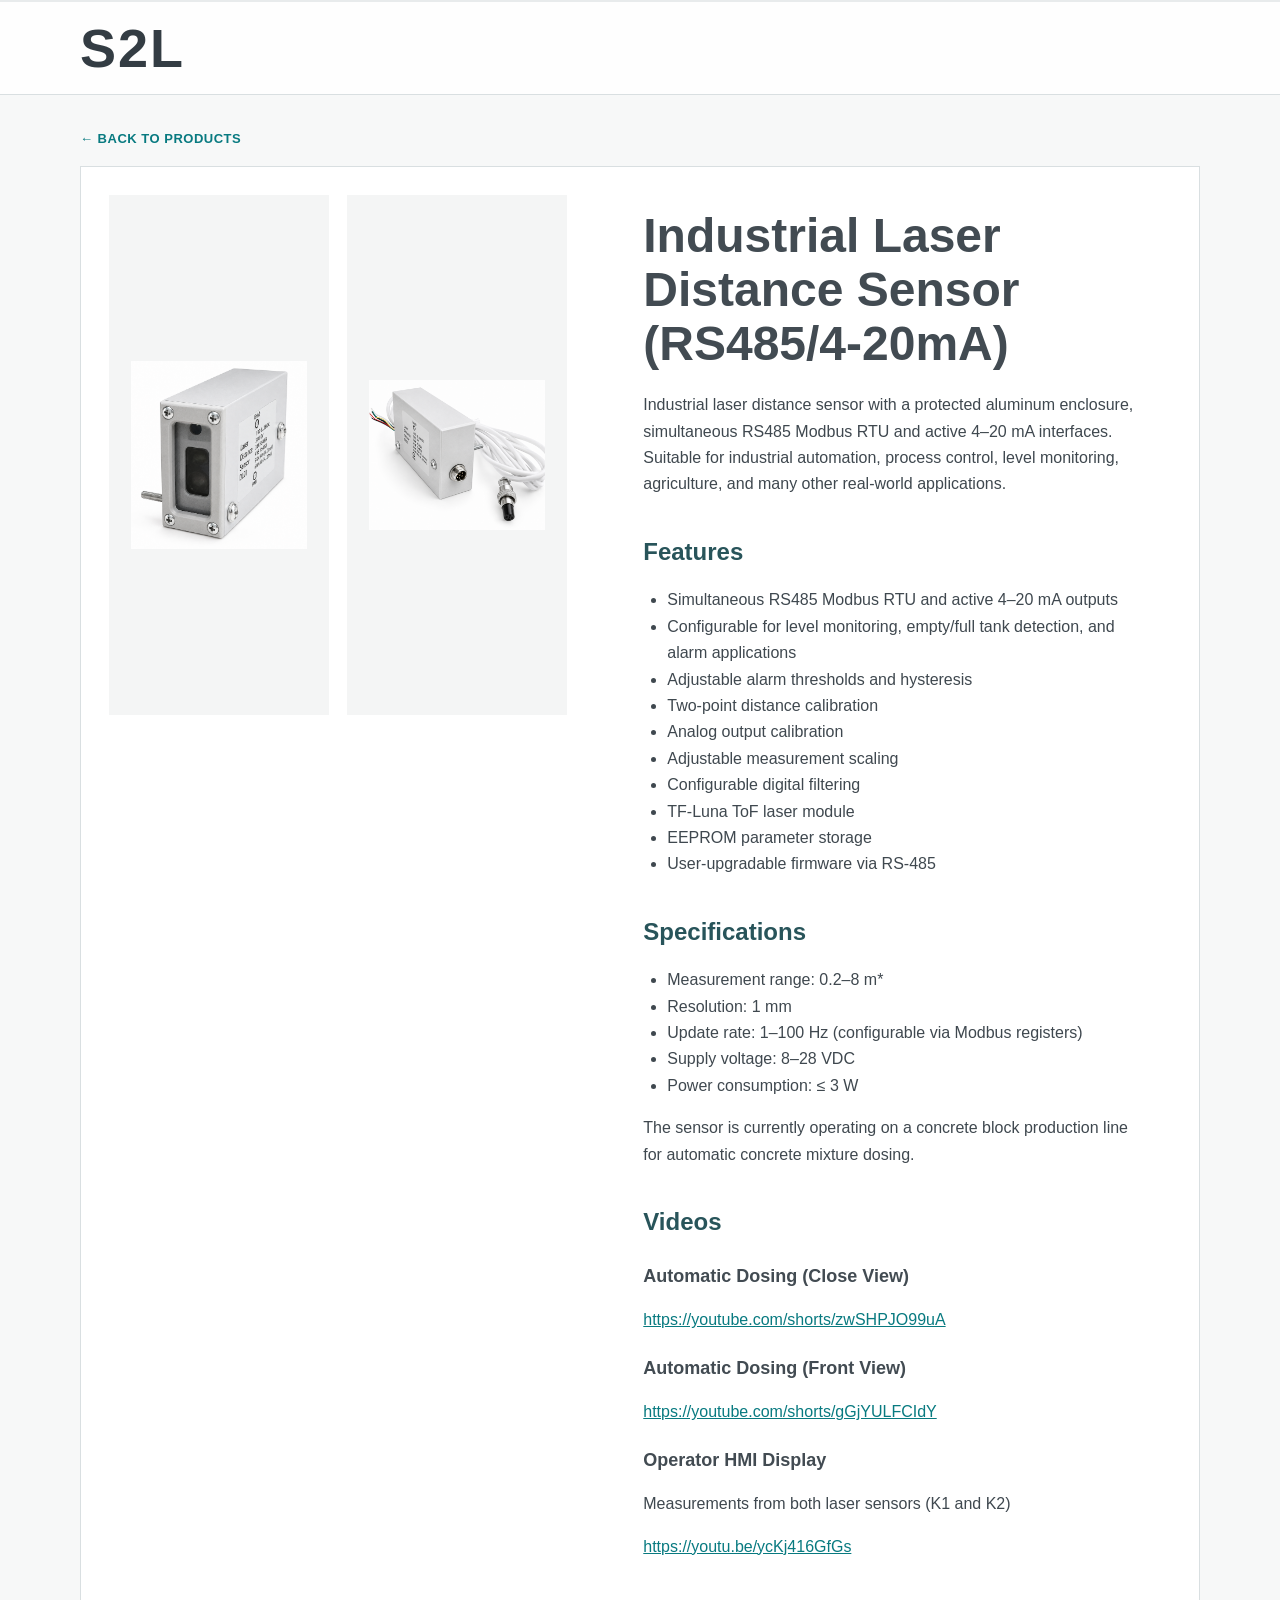
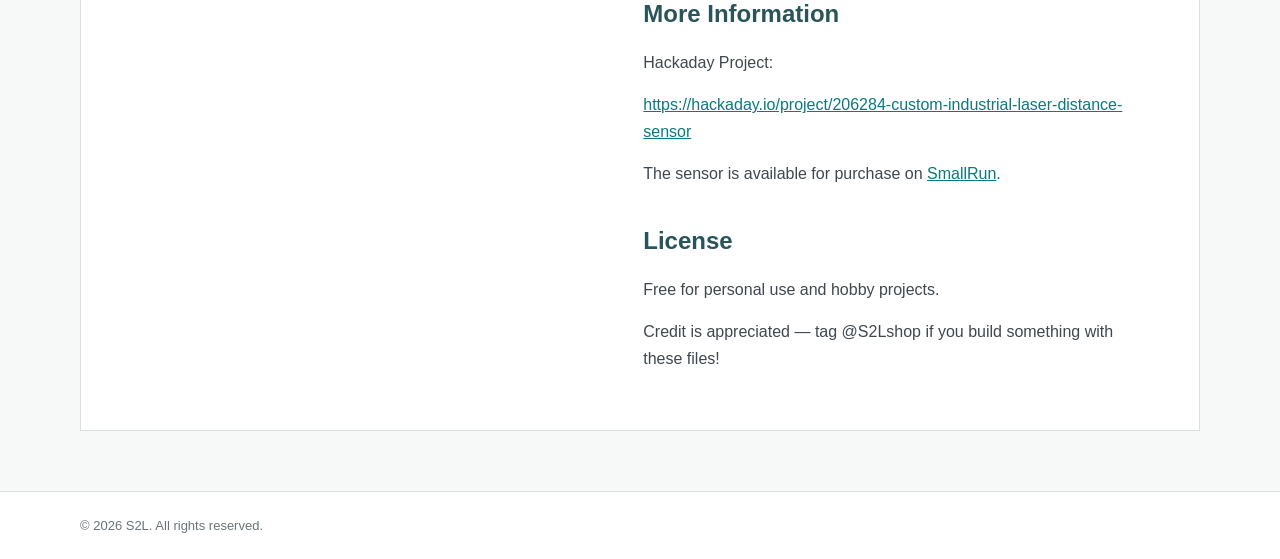
==== product.html @ 52fa16be "Add files via upload" ====
<!DOCTYPE html>
<html lang="en">
<head>
  <meta charset="UTF-8">
  <meta name="viewport" content="width=device-width, initial-scale=1.0">
  <title>Industrial Laser Distance Sensor — S2L</title>
  <link rel="stylesheet" href="style.css">
</head>
<body>
<header class="header">
  <div class="container header-inner">
    <a href="index.html" class="logo">S2L</a>
  </div>
</header>

<main class="container product-page">
  <a href="index.html" class="back">← BACK TO PRODUCTS</a>

  <section class="product-detail">
    <div class="detail-gallery">
      <div class="detail-image">
        <img src="assets/laser-sensor.png" alt="Industrial Laser Distance Sensor">
      </div>
      <div class="detail-image">
        <img src="assets/laser-sensor-detail.png" alt="Industrial Laser Distance Sensor detail">
      </div>
    </div>
    <div class="detail-content">
      <h1>Industrial Laser Distance Sensor (RS485/4-20mA)</h1>
      <p>Industrial laser distance sensor with a protected aluminum enclosure, simultaneous RS485 Modbus RTU and active 4–20 mA interfaces. Suitable for industrial automation, process control, level monitoring, agriculture, and many other real-world applications.</p>

      <h2>Features</h2>
      <ul>
        <li>Simultaneous RS485 Modbus RTU and active 4–20 mA outputs</li>
        <li>Configurable for level monitoring, empty/full tank detection, and alarm applications</li>
        <li>Adjustable alarm thresholds and hysteresis</li>
        <li>Two-point distance calibration</li>
        <li>Analog output calibration</li>
        <li>Adjustable measurement scaling</li>
        <li>Configurable digital filtering</li>
        <li>TF-Luna ToF laser module</li>
        <li>EEPROM parameter storage</li>
        <li>User-upgradable firmware via RS-485</li>
      </ul>

      <h2>Specifications</h2>
      <ul>
        <li>Measurement range: 0.2–8 m*</li>
        <li>Resolution: 1 mm</li>
        <li>Update rate: 1–100 Hz (configurable via Modbus registers)</li>
        <li>Supply voltage: 8–28 VDC</li>
        <li>Power consumption: ≤ 3 W</li>
      </ul>

      <p>The sensor is currently operating on a concrete block production line for automatic concrete mixture dosing.</p>

      <h2>Videos</h2>
      <h3>Automatic Dosing (Close View)</h3>
      <p><a href="https://youtube.com/shorts/zwSHPJO99uA" target="_blank" rel="noopener">https://youtube.com/shorts/zwSHPJO99uA</a></p>
      <h3>Automatic Dosing (Front View)</h3>
      <p><a href="https://youtube.com/shorts/gGjYULFCIdY" target="_blank" rel="noopener">https://youtube.com/shorts/gGjYULFCIdY</a></p>
      <h3>Operator HMI Display</h3>
      <p>Measurements from both laser sensors (K1 and K2)</p>
      <p><a href="https://youtu.be/ycKj416GfGs" target="_blank" rel="noopener">https://youtu.be/ycKj416GfGs</a></p>

      <h2>More Information</h2>
      <p>Hackaday Project:</p>
      <p><a href="https://hackaday.io/project/206284-custom-industrial-laser-distance-sensor" target="_blank" rel="noopener">https://hackaday.io/project/206284-custom-industrial-laser-distance-sensor</a></p>
      <p>The sensor is available for purchase on <a href="https://smallrun.net/shop/s2lstudio/industrial-laser-distance-sensor-rs485-4-20ma" target="_blank" rel="noopener">SmallRun</a>.</p>

      <h2>License</h2>
      <p>Free for personal use and hobby projects.</p>
      <p>Credit is appreciated — tag @S2Lshop if you build something with these files!</p>
    </div>
  </section>
</main>

<footer>
  <div class="container">© 2026 S2L. All rights reserved.</div>
</footer>
</body>
</html>
---- style.css ----
:root {
  --teal: #087a80;
  --orange: #e8882d;
  --text: #3f484f;
  --muted: #68747a;
  --line: #d9dfe1;
  --page: #f7f8f8;
}

* { box-sizing: border-box; }

html { scroll-behavior: smooth; }

body {
  margin: 0;
  background: var(--page);
  color: var(--text);
  font-family: Arial, Helvetica, sans-serif;
}

a { color: inherit; text-decoration: none; }

.container {
  width: min(1120px, calc(100% - 40px));
  margin: 0 auto;
}

/* Header: S2L + working hours only */
.header {
  background: rgba(255,255,255,.92);
  border-bottom: 1px solid var(--line);
  border-top: 2px solid #e8ebec;
}

.header-inner {
  height: 92px;
  display: flex;
  align-items: center;
  justify-content: space-between;
}

.logo {
  font-size: 54px;
  font-weight: 900;
  letter-spacing: 2px;
  color: #333c43;
}

.hours {
  color: #59656b;
  font-size: 14px;
}

main {
  padding: 14px 0 38px;
}

/* Hero */
.hero {
  min-height: 420px;
  display: grid;
  grid-template-columns: 48% 52%;
  background: #fff;
  overflow: hidden;
}

.hero-text {
  padding: 45px 64px;
  background:
    linear-gradient(112deg, #ffffff 0%, #f8f9f9 82%, #e9edee 82%);
  position: relative;
  z-index: 2;
}

.hero h1 {
  margin: 0;
  font-size: clamp(36px, 4.1vw, 54px);
  line-height: 1.12;
  letter-spacing: .3px;
}

.hero p {
  max-width: 390px;
  margin: 20px 0 26px;
  color: #59656b;
  line-height: 1.65;
  font-size: 15px;
}

.cta,
.view-product {
  display: inline-block;
  background: var(--teal);
  color: #fff;
  font-size: 14px;
  font-weight: 800;
  letter-spacing: .7px;
  padding: 15px 25px;
  transition: background .18s ease, transform .18s ease;
}

.cta:hover,
.view-product:hover {
  background: #05676d;
  transform: translateY(-1px);
}

.hero-image {
  min-height: 420px;
  background: #0b5260;
  overflow: hidden;
}

.hero-image img {
  width: 100%;
  height: 100%;
  display: block;
  object-fit: cover;
}

/* Slider dots */
.slider-dots {
  display: flex;
  justify-content: center;
  align-items: center;
  gap: 13px;
  height: 56px;
}

.slider-dots span {
  width: 12px;
  height: 12px;
  border-radius: 50%;
  background: #c5cccf;
}

.slider-dots .active {
  background: var(--orange);
}

/* Product area */
.products {
  background: #fff;
  padding-bottom: 28px;
}

.section-bar {
  height: 58px;
  border-top: 4px solid var(--teal);
  border-bottom: 1px solid #eef0f1;
  display: flex;
  align-items: center;
  padding: 0 18px;
}

.section-bar h2 {
  margin: 0;
  color: #28545a;
  font-size: 22px;
  letter-spacing: .7px;
}

.product-card {
  width: min(620px, calc(100% - 28px));
  margin: 22px 14px 0;
  min-height: 260px;
  display: grid;
  grid-template-columns: 42% 58%;
  border: 1px solid var(--line);
  background: #fff;
  transition: transform .18s ease, box-shadow .18s ease;
}

.product-card:hover {
  transform: translateY(-3px);
  box-shadow: 0 10px 25px rgba(34, 48, 52, .12);
}

.product-image {
  min-height: 260px;
  background: #f4f5f5;
  display: flex;
  align-items: center;
  justify-content: center;
  overflow: hidden;
}

.product-image img {
  width: 100%;
  height: 100%;
  object-fit: contain;
}

.product-content {
  padding: 34px 28px;
  display: flex;
  flex-direction: column;
  align-items: flex-start;
}

.product-content h3 {
  margin: 0 0 28px;
  font-size: clamp(23px, 2.4vw, 31px);
  line-height: 1.12;
  letter-spacing: .2px;
  color: #424b52;
}

.view-product {
  margin-top: auto;
}

footer {
  border-top: 1px solid var(--line);
  background: #fff;
  color: #68747a;
  font-size: 13px;
  padding: 26px 0;
}

/* Responsive */
@media (max-width: 760px) {
  .container { width: min(100% - 24px, 1120px); }

  .header-inner { height: 76px; }
  .logo { font-size: 43px; }
  .hours { font-size: 12px; }

  .hero {
    grid-template-columns: 1fr;
  }

  .hero-text {
    padding: 40px 28px;
    background: #fff;
  }

  .hero-image { min-height: 280px; }

  .product-card {
    width: calc(100% - 28px);
    grid-template-columns: 1fr;
  }

  .product-image { min-height: 230px; }
}

@media (max-width: 430px) {
  .hours { display: none; }
  .hero h1 { font-size: 39px; }
  .product-content { padding: 28px 22px; }
}


/* Product detail page */
.product-page { padding: 34px 0 60px; }
.back { display: inline-block; margin-bottom: 20px; color: var(--teal); font-weight: 800; font-size: 13px; letter-spacing: .5px; }
.product-detail { background: #fff; border: 1px solid var(--line); display: grid; grid-template-columns: 46% 54%; }
.detail-gallery { padding: 28px; display: grid; grid-template-columns: 1fr 1fr; gap: 18px; align-content: start; }
.detail-image { height: 520px; background: #f4f5f5; display: flex; align-items: center; justify-content: center; padding: 22px; overflow: hidden; }
.detail-image img { width: 100%; height: 100%; object-fit: contain; }
.detail-content { padding: 42px 48px; line-height: 1.65; }
.detail-content h1 { margin: 0 0 22px; font-size: clamp(30px, 4vw, 48px); line-height: 1.12; color: #424b52; }
.detail-content h2 { margin: 34px 0 12px; color: #28545a; font-size: 24px; }
.detail-content h3 { margin: 20px 0 5px; color: #424b52; font-size: 18px; }
.detail-content ul { padding-left: 24px; }
.detail-content a { color: var(--teal); text-decoration: underline; }
@media (max-width: 900px) { .product-detail { grid-template-columns: 1fr; } .detail-gallery { padding: 20px; } .detail-image { height: 440px; } .detail-content { padding: 30px 24px; } }
@media (max-width: 560px) { .detail-gallery { grid-template-columns: 1fr; } .detail-image { height: 420px; } }
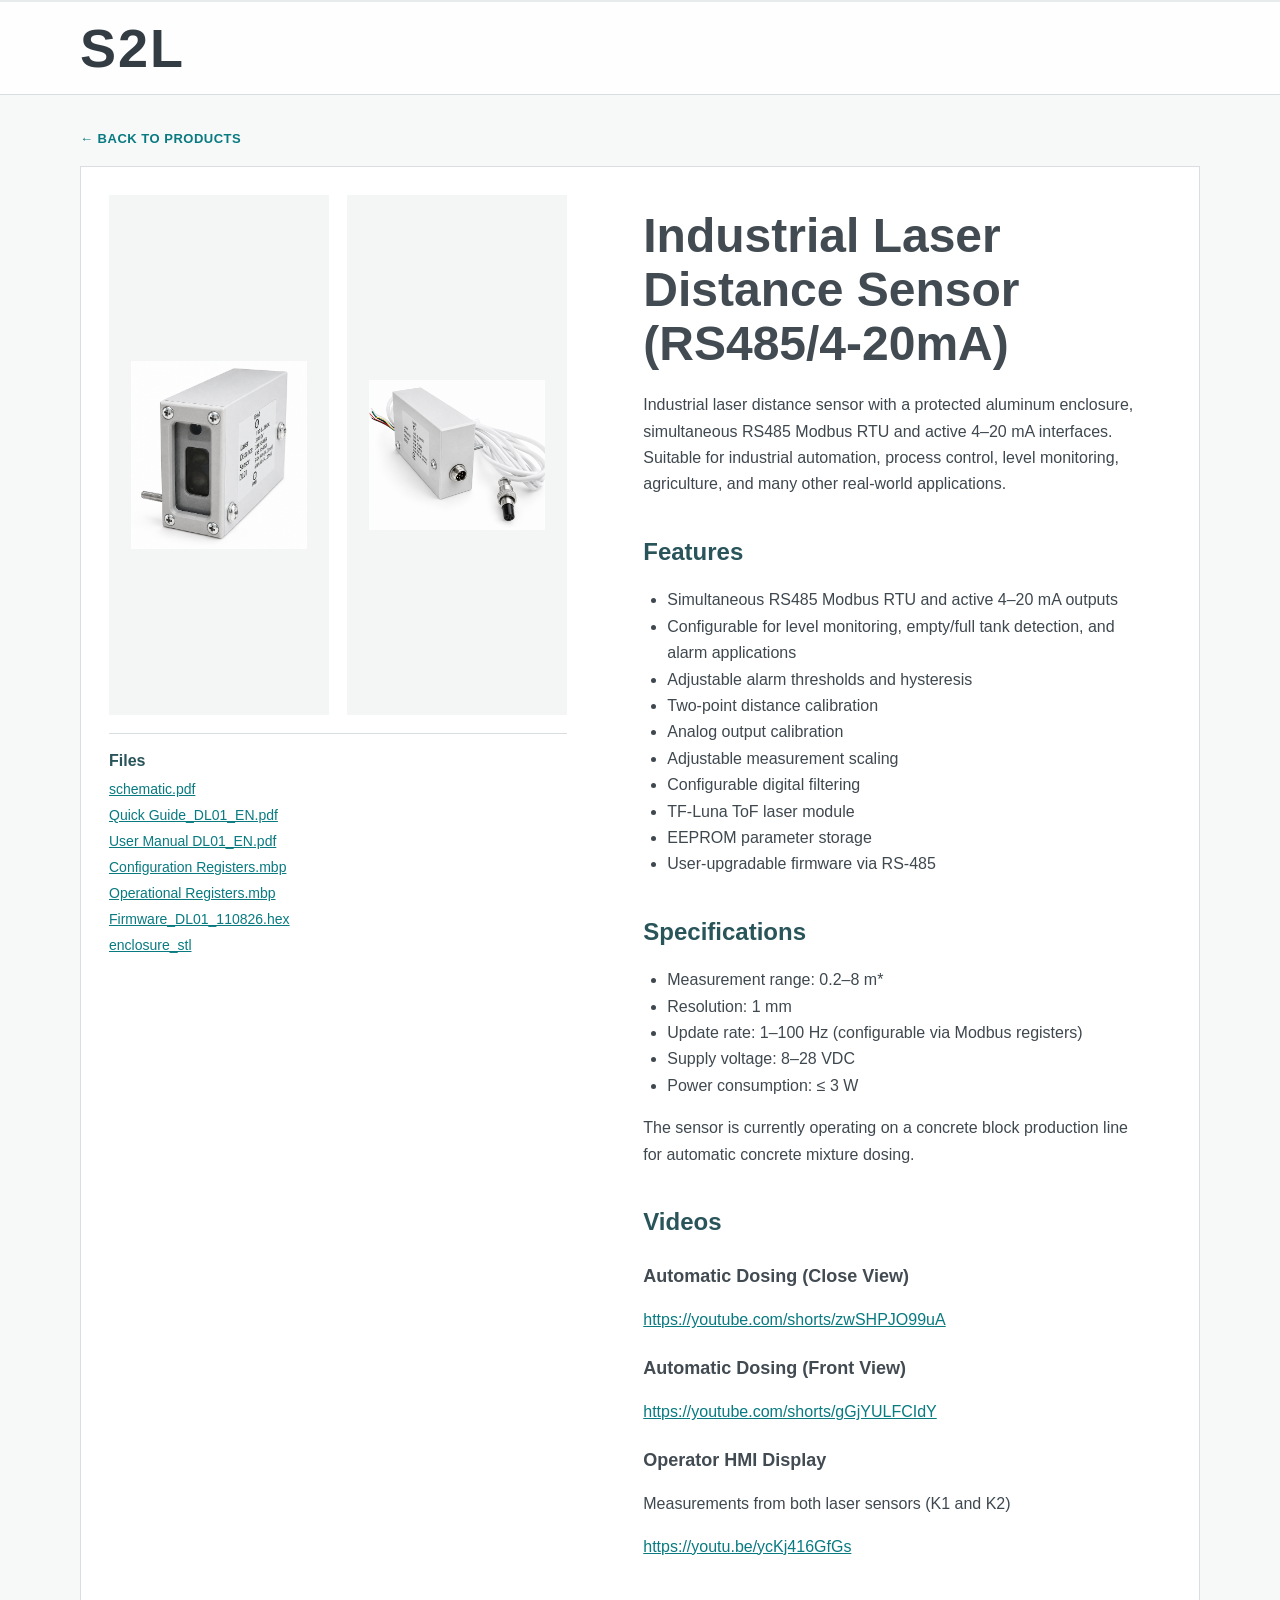
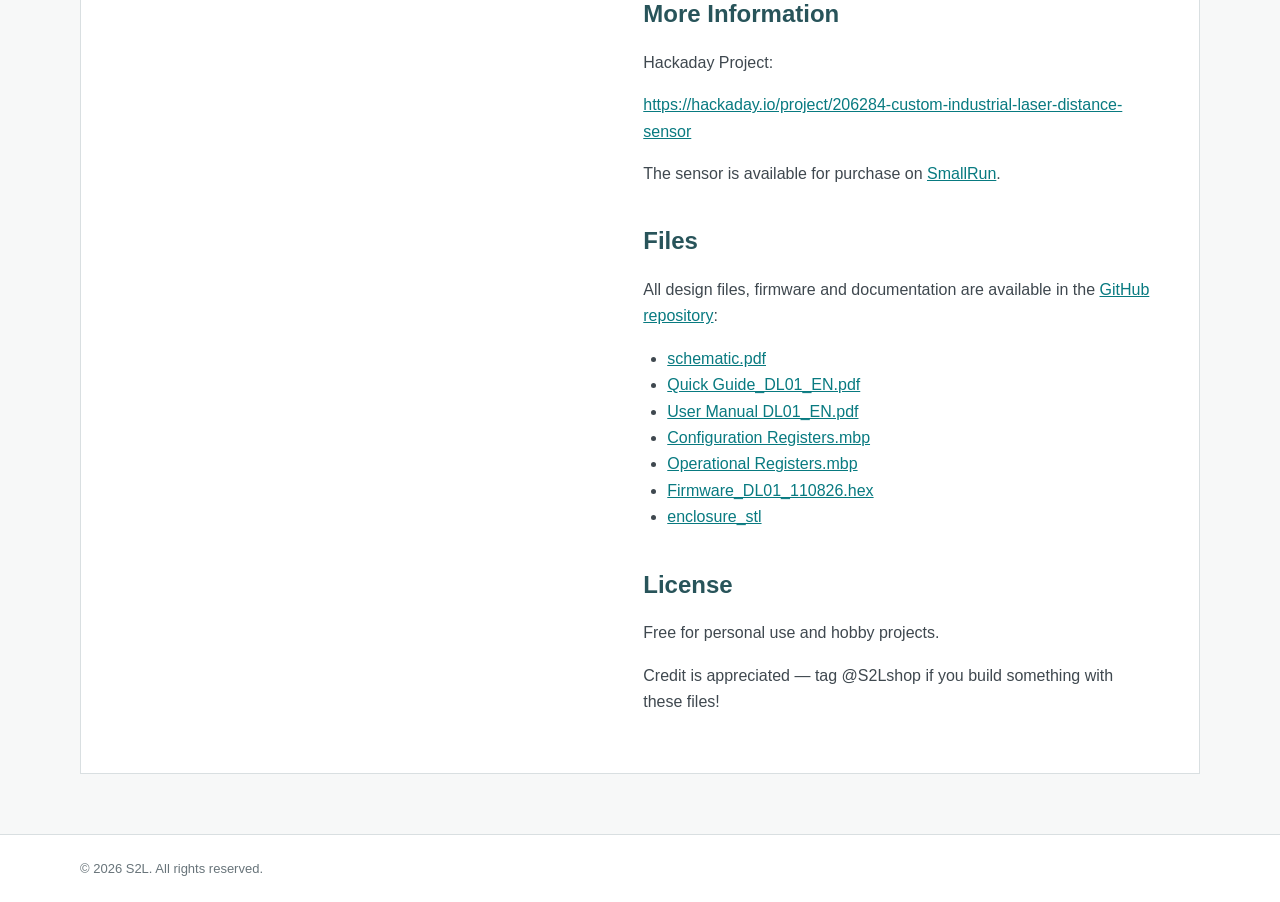
==== commit e61424ae: "Add files via upload" ====
--- a/product.html
+++ b/product.html
@@ -23,6 +23,18 @@
       </div>
       <div class="detail-image">
         <img src="assets/laser-sensor-detail.png" alt="Industrial Laser Distance Sensor detail">
+      </div>
+      <div class="gallery-files">
+        <h3>Files</h3>
+        <ul>
+          <li><a href="https://github.com/S2Lshop/industrial-laser-sensor-tf-luna/blob/main/schematic.pdf" target="_blank" rel="noopener">schematic.pdf</a></li>
+          <li><a href="https://github.com/S2Lshop/industrial-laser-sensor-tf-luna/blob/main/Quick%20Guide_DL01_EN.pdf" target="_blank" rel="noopener">Quick Guide_DL01_EN.pdf</a></li>
+          <li><a href="https://github.com/S2Lshop/industrial-laser-sensor-tf-luna/blob/main/User%20Manual%20DL01_EN.pdf" target="_blank" rel="noopener">User Manual DL01_EN.pdf</a></li>
+          <li><a href="https://github.com/S2Lshop/industrial-laser-sensor-tf-luna/blob/main/Configuration%20Registers.mbp" target="_blank" rel="noopener">Configuration Registers.mbp</a></li>
+          <li><a href="https://github.com/S2Lshop/industrial-laser-sensor-tf-luna/blob/main/Operational%20Registers.mbp" target="_blank" rel="noopener">Operational Registers.mbp</a></li>
+          <li><a href="https://github.com/S2Lshop/industrial-laser-sensor-tf-luna/blob/main/Firmware_DL01_110826.hex" target="_blank" rel="noopener">Firmware_DL01_110826.hex</a></li>
+          <li><a href="https://github.com/S2Lshop/industrial-laser-sensor-tf-luna/tree/main/enclosure_stl" target="_blank" rel="noopener">enclosure_stl</a></li>
+        </ul>
       </div>
     </div>
     <div class="detail-content">
@@ -68,6 +80,18 @@
       <p><a href="https://hackaday.io/project/206284-custom-industrial-laser-distance-sensor" target="_blank" rel="noopener">https://hackaday.io/project/206284-custom-industrial-laser-distance-sensor</a></p>
       <p>The sensor is available for purchase on <a href="https://smallrun.net/shop/s2lstudio/industrial-laser-distance-sensor-rs485-4-20ma" target="_blank" rel="noopener">SmallRun</a>.</p>
 
+      <h2>Files</h2>
+      <p>All design files, firmware and documentation are available in the <a href="https://github.com/S2Lshop/industrial-laser-sensor-tf-luna" target="_blank" rel="noopener">GitHub repository</a>:</p>
+      <ul>
+        <li><a href="https://github.com/S2Lshop/industrial-laser-sensor-tf-luna/blob/main/schematic.pdf" target="_blank" rel="noopener">schematic.pdf</a></li>
+        <li><a href="https://github.com/S2Lshop/industrial-laser-sensor-tf-luna/blob/main/Quick%20Guide_DL01_EN.pdf" target="_blank" rel="noopener">Quick Guide_DL01_EN.pdf</a></li>
+        <li><a href="https://github.com/S2Lshop/industrial-laser-sensor-tf-luna/blob/main/User%20Manual%20DL01_EN.pdf" target="_blank" rel="noopener">User Manual DL01_EN.pdf</a></li>
+        <li><a href="https://github.com/S2Lshop/industrial-laser-sensor-tf-luna/blob/main/Configuration%20Registers.mbp" target="_blank" rel="noopener">Configuration Registers.mbp</a></li>
+        <li><a href="https://github.com/S2Lshop/industrial-laser-sensor-tf-luna/blob/main/Operational%20Registers.mbp" target="_blank" rel="noopener">Operational Registers.mbp</a></li>
+        <li><a href="https://github.com/S2Lshop/industrial-laser-sensor-tf-luna/blob/main/Firmware_DL01_110826.hex" target="_blank" rel="noopener">Firmware_DL01_110826.hex</a></li>
+        <li><a href="https://github.com/S2Lshop/industrial-laser-sensor-tf-luna/tree/main/enclosure_stl" target="_blank" rel="noopener">enclosure_stl</a></li>
+      </ul>
+
       <h2>License</h2>
       <p>Free for personal use and hobby projects.</p>
       <p>Credit is appreciated — tag @S2Lshop if you build something with these files!</p>
--- a/style.css
+++ b/style.css
@@ -265,5 +265,9 @@
 .detail-content h3 { margin: 20px 0 5px; color: #424b52; font-size: 18px; }
 .detail-content ul { padding-left: 24px; }
 .detail-content a { color: var(--teal); text-decoration: underline; }
+.gallery-files { grid-column: 1 / -1; border-top: 1px solid var(--line); padding-top: 18px; }
+.gallery-files h3 { margin: 0 0 10px; color: #28545a; font-size: 16px; }
+.gallery-files ul { list-style: none; margin: 0; padding: 0; display: flex; flex-direction: column; gap: 8px; }
+.gallery-files a { color: var(--teal); text-decoration: underline; font-size: 14px; word-break: break-word; }
 @media (max-width: 900px) { .product-detail { grid-template-columns: 1fr; } .detail-gallery { padding: 20px; } .detail-image { height: 440px; } .detail-content { padding: 30px 24px; } }
 @media (max-width: 560px) { .detail-gallery { grid-template-columns: 1fr; } .detail-image { height: 420px; } }
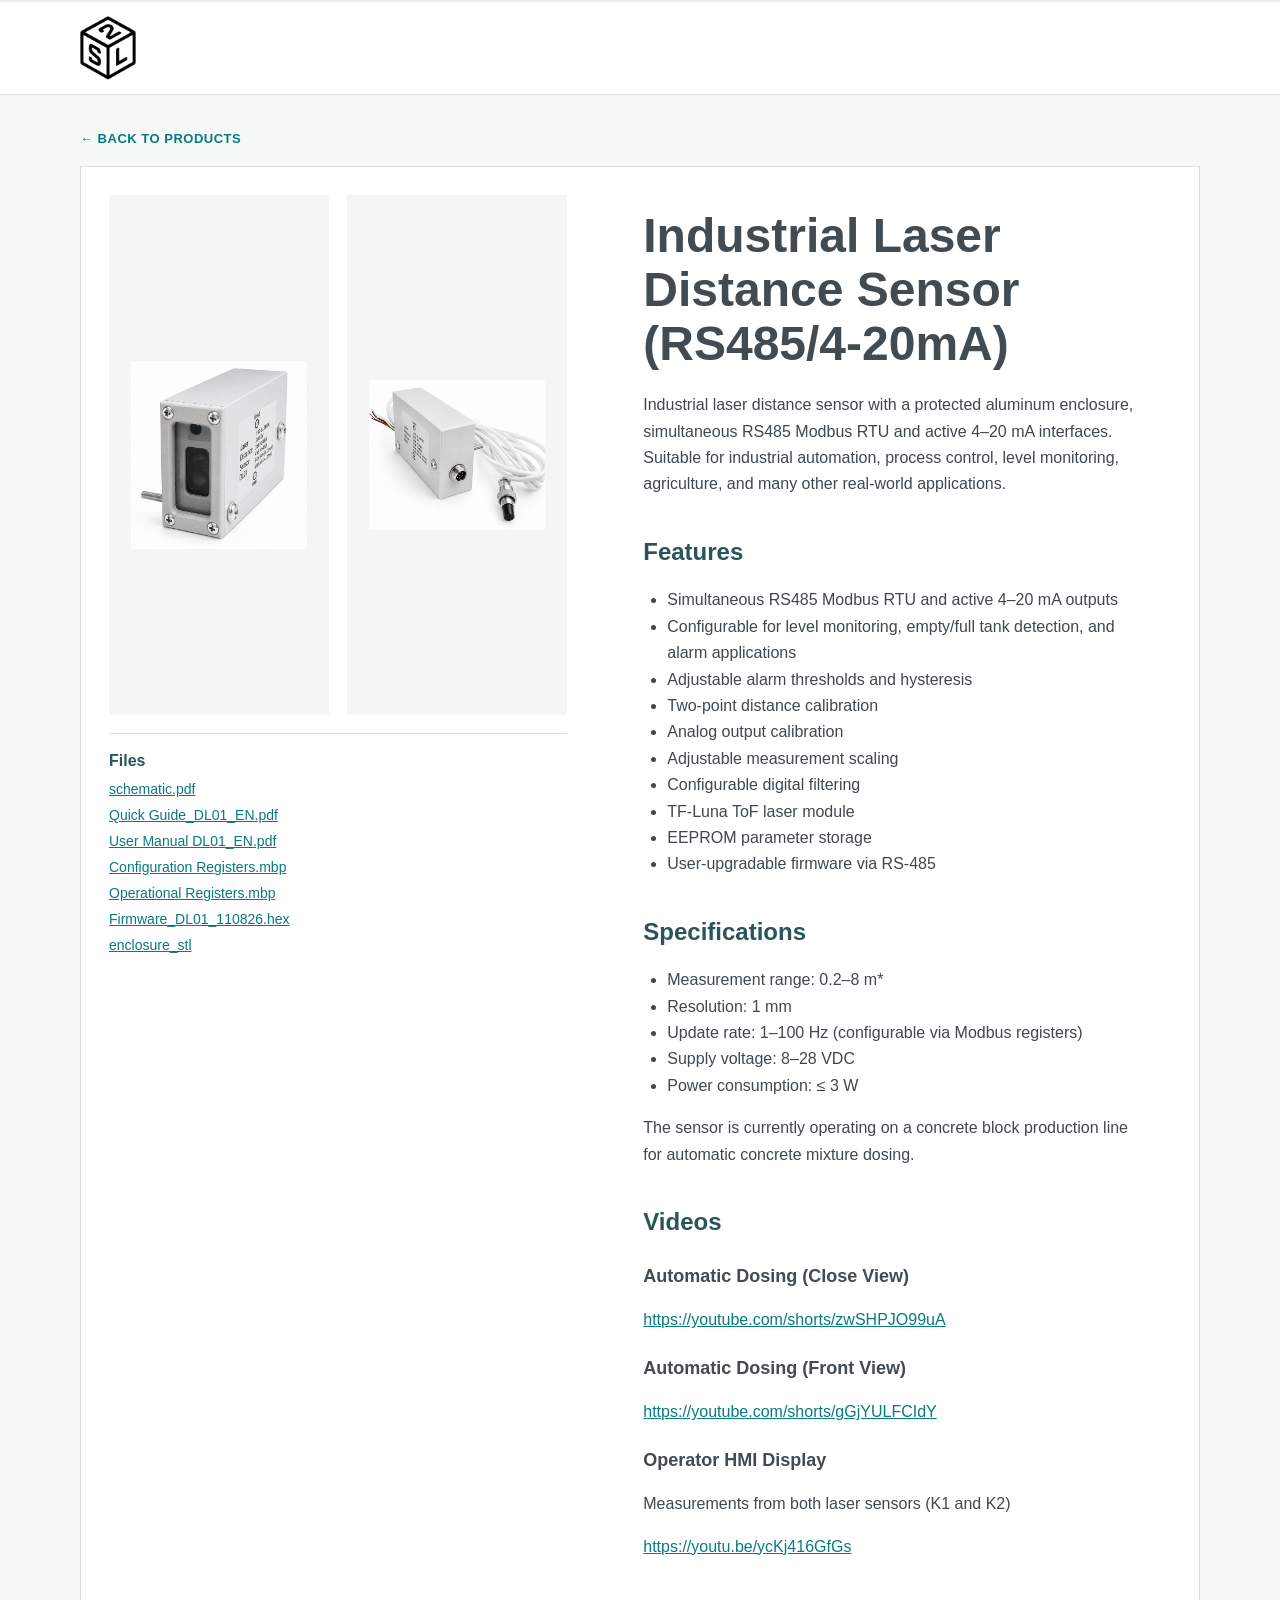
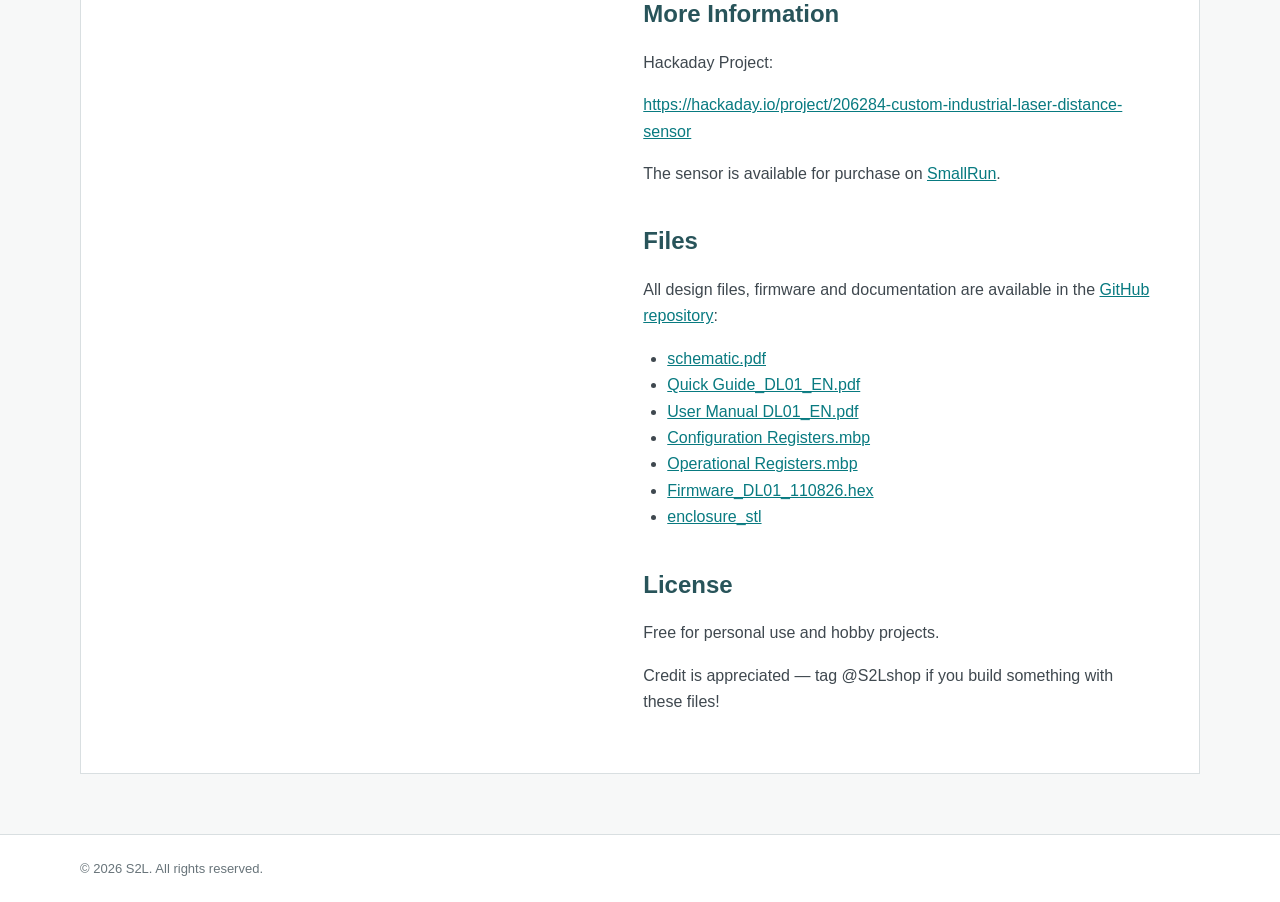
==== commit 1e735fb6: "Add files via upload" ====
--- a/product.html
+++ b/product.html
@@ -9,7 +9,7 @@
 <body>
 <header class="header">
   <div class="container header-inner">
-    <a href="index.html" class="logo">S2L</a>
+    <a href="index.html" class="logo"><img src="assets/logo.png" alt="S2L"></a>
   </div>
 </header>
 
--- a/style.css
+++ b/style.css
@@ -40,10 +40,15 @@
 }
 
 .logo {
-  font-size: 54px;
-  font-weight: 900;
-  letter-spacing: 2px;
-  color: #333c43;
+  display: flex;
+  align-items: center;
+  height: 100%;
+}
+
+.logo img {
+  height: 64px;
+  width: auto;
+  display: block;
 }
 
 .hours {
